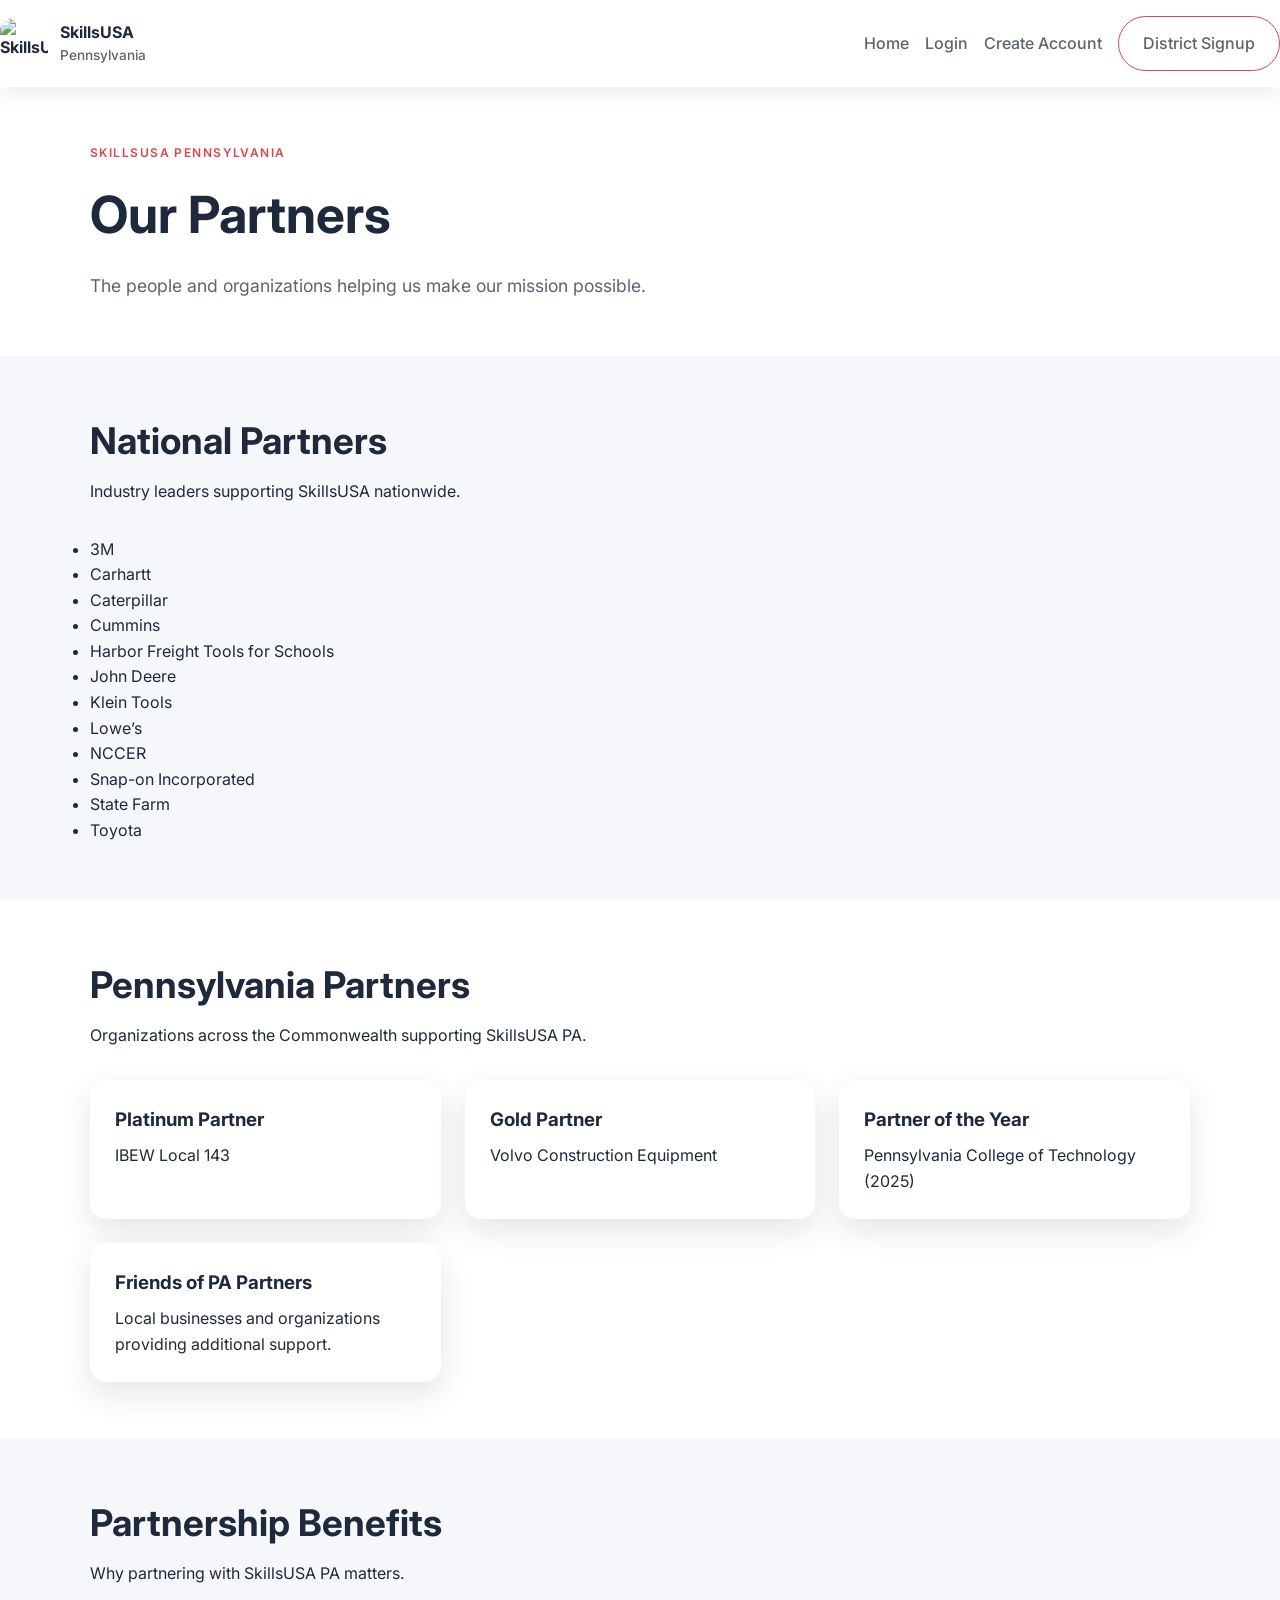
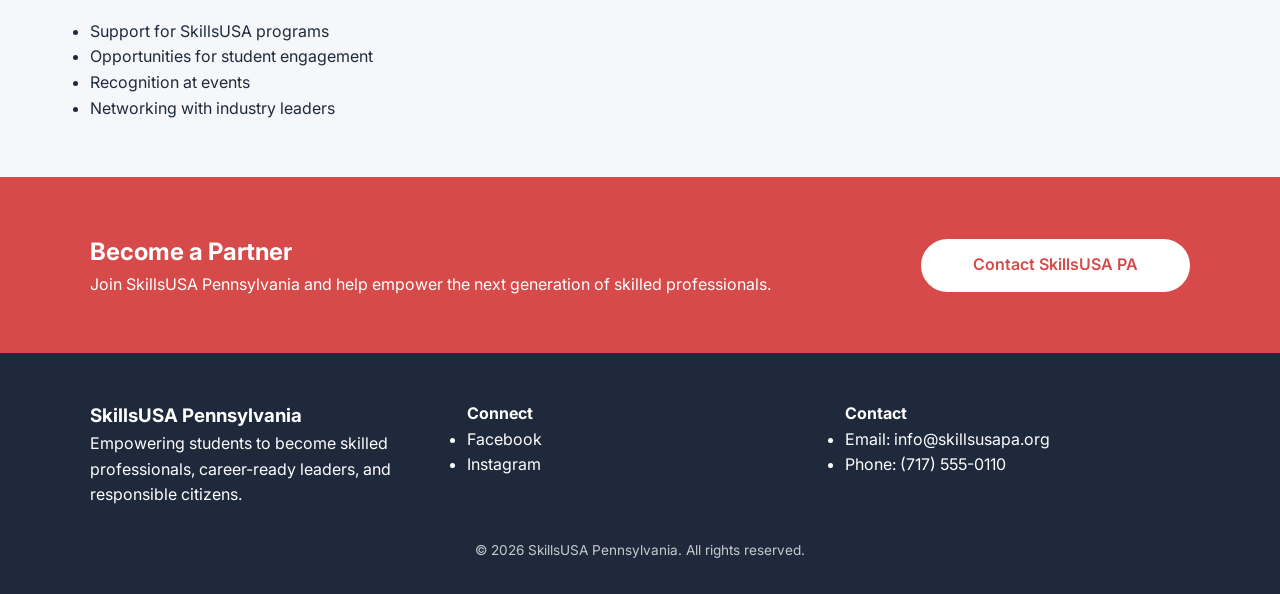
==== partners.html @ f5aa37d8 "push" ====
<!DOCTYPE html>
<html lang="en">
<head>
  <meta charset="UTF-8" />
  <meta name="viewport" content="width=device-width, initial-scale=1" />
  <title>SkillsUSA Pennsylvania | Partners</title>
  <link rel="preconnect" href="https://fonts.googleapis.com" />
  <link rel="preconnect" href="https://fonts.gstatic.com" crossorigin />
  <link href="https://fonts.googleapis.com/css2?family=Inter:wght@400;500;600;700&display=swap" rel="stylesheet" />
  <link rel="stylesheet" href="styles.css" />
</head>
<body>
  <header class="site-header">
    <nav class="navbar" aria-label="Primary">
      <a class="brand" href="index.html">
        <img src="https://static.wixstatic.com/media/6a1a55_6a632ed852fa4c26a10519b89293c35c%7Emv2.jpg/v1/fill/w_96,h_96,lg_1,usm_0.66_1.00_0.01/6a1a55_6a632ed852fa4c26a10519b89293c35c%7Emv2.jpg" alt="SkillsUSA Pennsylvania logo" />
        <span>
          <strong>SkillsUSA</strong>
          <span class="brand-subtitle">Pennsylvania</span>
        </span>
      </a>
      <button class="nav-toggle" type="button" data-nav-toggle aria-expanded="false" aria-controls="primary-menu">
        <span class="sr-only">Toggle navigation</span>
        <span class="nav-toggle-bar"></span>
        <span class="nav-toggle-bar"></span>
        <span class="nav-toggle-bar"></span>
      </button>
      <div class="nav-links" id="primary-menu">
        <a href="index.html">Home</a>
        <a href="login.html">Login</a>
        <a href="create-account.html">Create Account</a>
        <a class="button button-outline" href="district-signup.html">District Signup</a>
      </div>
    </nav>
  </header>

  <main>
    <section class="section hero">
      <div class="container">
        <p class="eyebrow">SkillsUSA Pennsylvania</p>
        <h1>Our Partners</h1>
        <p class="lead">The people and organizations helping us make our mission possible.</p>
      </div>
    </section>

    <section class="section">
      <div class="container">
        <div class="section-title">
          <h2>National Partners</h2>
          <p>Industry leaders supporting SkillsUSA nationwide.</p>
        </div>
        <ul class="partner-list">
          <li>3M</li>
          <li>Carhartt</li>
          <li>Caterpillar</li>
          <li>Cummins</li>
          <li>Harbor Freight Tools for Schools</li>
          <li>John Deere</li>
          <li>Klein Tools</li>
          <li>Lowe’s</li>
          <li>NCCER</li>
          <li>Snap-on Incorporated</li>
          <li>State Farm</li>
          <li>Toyota</li>
        </ul>
      </div>
    </section>

    <section class="section spotlight">
      <div class="container">
        <div class="section-title">
          <h2>Pennsylvania Partners</h2>
          <p>Organizations across the Commonwealth supporting SkillsUSA PA.</p>
        </div>
        <div class="card-grid">
          <article class="card">
            <h3>Platinum Partner</h3>
            <p>IBEW Local 143</p>
          </article>
          <article class="card">
            <h3>Gold Partner</h3>
            <p>Volvo Construction Equipment</p>
          </article>
          <article class="card">
            <h3>Partner of the Year</h3>
            <p>Pennsylvania College of Technology (2025)</p>
          </article>
          <article class="card">
            <h3>Friends of PA Partners</h3>
            <p>Local businesses and organizations providing additional support.</p>
          </article>
        </div>
      </div>
    </section>

    <section class="section">
      <div class="container">
        <div class="section-title">
          <h2>Partnership Benefits</h2>
          <p>Why partnering with SkillsUSA PA matters.</p>
        </div>
        <ul class="partner-benefits">
          <li>Support for SkillsUSA programs</li>
          <li>Opportunities for student engagement</li>
          <li>Recognition at events</li>
          <li>Networking with industry leaders</li>
        </ul>
      </div>
    </section>

    <section class="section callout">
      <div class="container callout-grid">
        <div>
          <h2>Become a Partner</h2>
          <p>Join SkillsUSA Pennsylvania and help empower the next generation of skilled professionals.</p>
        </div>
        <a class="button" href="https://www.skillsusapa.org/" target="_blank">Contact SkillsUSA PA</a>
      </div>
    </section>
  </main>

  <footer class="site-footer">
    <div class="container footer-grid">
      <div>
        <h3>SkillsUSA Pennsylvania</h3>
        <p>Empowering students to become skilled professionals, career-ready leaders, and responsible citizens.</p>
      </div>
      <div>
        <h4>Connect</h4>
        <ul>
          <li><a href="https://www.facebook.com/skillsusapennsylvania" target="_blank" rel="noreferrer">Facebook</a></li>
          <li><a href="https://www.instagram.com/teampaskillsusa" target="_blank" rel="noreferrer">Instagram</a></li>
        </ul>
      </div>
      <div>
        <h4>Contact</h4>
        <ul>
          <li>Email: info@skillsusapa.org</li>
          <li>Phone: (717) 555-0110</li>
        </ul>
      </div>
    </div>
    <div class="footer-bottom">© 2026 SkillsUSA Pennsylvania. All rights reserved.</div>
  </footer>

  <script src="assets/js/main.js"></script>
</body>
</html>
---- styles.css ----
:root {
  color-scheme: light;
  --brand-red: #d64a4a;
  --brand-red-dark: #b93b3b;
  --brand-red-soft: #f7e9e9;
  --brand-navy: #1e2a3b;
  --brand-gray: #5b6470;
  --surface: #ffffff;
  --surface-muted: #f6f7fb;
  --border: #e4e7ec;
  --shadow: 0 12px 30px rgba(30, 42, 59, 0.12);
  --radius: 16px;
  --radius-sm: 12px;
  --max-width: 1100px;
  font-family: "Inter", system-ui, -apple-system, sans-serif;
}

* {
  box-sizing: border-box;
  margin: 0;
  padding: 0;
}

body {
  background: var(--surface-muted);
  color: var(--brand-navy);
  line-height: 1.6;
}

a {
  color: inherit;
  text-decoration: none;
}

img {
  max-width: 100%;
  display: block;
}

button,
input,
select,
textarea {
  font: inherit;
}

.container {
  width: min(92%, var(--max-width));
  margin: 0 auto;
}

.sr-only {
  position: absolute;
  width: 1px;
  height: 1px;
  padding: 0;
  margin: -1px;
  overflow: hidden;
  clip: rect(0, 0, 0, 0);
  border: 0;
}

.site-header {
  background: var(--surface);
  position: sticky;
  top: 0;
  z-index: 20;
  box-shadow: 0 6px 20px rgba(30, 42, 59, 0.08);
}

.navbar {
  display: flex;
  align-items: center;
  justify-content: space-between;
  padding: 1rem 0;
  gap: 1rem;
}

.brand {
  display: flex;
  align-items: center;
  gap: 0.75rem;
  font-weight: 700;
}

.brand img {
  width: 48px;
  height: 48px;
  border-radius: 12px;
  object-fit: cover;
}

.brand-subtitle {
  display: block;
  font-size: 0.85rem;
  color: var(--brand-gray);
  font-weight: 500;
}

.nav-links {
  display: flex;
  align-items: center;
  gap: 1rem;
}

.nav-links a {
  font-weight: 500;
  color: var(--brand-gray);
}

.nav-links a.is-active {
  color: var(--brand-navy);
  font-weight: 600;
}

.nav-toggle {
  display: none;
  flex-direction: column;
  gap: 5px;
  background: none;
  border: none;
  cursor: pointer;
}

.nav-toggle-bar {
  width: 24px;
  height: 2px;
  background: var(--brand-navy);
  border-radius: 999px;
}

.button {
  display: inline-flex;
  align-items: center;
  justify-content: center;
  padding: 0.85rem 1.5rem;
  border-radius: 999px;
  background: var(--brand-red);
  color: #fff;
  font-weight: 600;
  border: none;
  cursor: pointer;
  transition: transform 0.2s ease, background 0.2s ease;
}

.button:hover,
.button:focus-visible {
  background: var(--brand-red-dark);
  transform: translateY(-1px);
}

.button-secondary {
  background: var(--brand-navy);
}

.button-secondary:hover,
.button-secondary:focus-visible {
  background: #162030;
}

.button-outline {
  background: transparent;
  border: 1px solid var(--brand-red);
  color: var(--brand-red);
}

.button-outline:hover,
.button-outline:focus-visible {
  background: var(--brand-red-soft);
  color: var(--brand-red-dark);
}

.button-group {
  display: flex;
  flex-wrap: wrap;
  gap: 0.75rem;
  margin: 1.5rem 0;
}

.text-link {
  color: var(--brand-red);
  font-weight: 600;
}

.hero {
  padding: 4rem 0 3rem;
  background: var(--surface);
}

.hero-grid {
  display: grid;
  gap: 2rem;
}

.hero .eyebrow {
  text-transform: uppercase;
  letter-spacing: 0.12em;
  font-size: 0.75rem;
  color: var(--brand-red);
  font-weight: 600;
}

.hero h1 {
  font-size: clamp(2.2rem, 5vw, 3.2rem);
  margin: 0.75rem 0 1rem;
}

.lead {
  font-size: 1.1rem;
  color: var(--brand-gray);
}

.hero-media {
  min-height: 280px;
  border-radius: var(--radius);
  background: linear-gradient(135deg, rgba(214, 74, 74, 0.2), rgba(30, 42, 59, 0.15)),
    url("https://static.wixstatic.com/media/6a1a55_f678050f4abf4e88bd9a6b69120ee299~mv2.jpg/v1/fill/w_1200,h_800,al_c,q_85/diamond%20blue%202.jpg") center/cover;
  box-shadow: var(--shadow);
}

.hero-highlights {
  display: grid;
  gap: 1rem;
  margin-top: 2rem;
}

.hero-highlights h3 {
  margin-bottom: 0.25rem;
}

.section {
  padding: 3.5rem 0;
}

.section-title {
  text-align: left;
  margin-bottom: 2rem;
}

.section-title h2 {
  font-size: clamp(1.6rem, 3vw, 2.3rem);
  margin-bottom: 0.5rem;
}

.card-grid,
.feature-grid {
  display: grid;
  gap: 1.5rem;
}

.card,
.feature-card,
.form-card {
  background: var(--surface);
  border-radius: var(--radius);
  padding: 1.5rem;
  box-shadow: var(--shadow);
  border: 1px solid transparent;
}

.card:hover,
.feature-card:hover {
  border-color: rgba(214, 74, 74, 0.25);
}

.card h3 {
  margin-bottom: 0.5rem;
}

.spotlight {
  background: var(--surface);
}

.spotlight-grid {
  display: grid;
  gap: 2rem;
  align-items: center;
}

.media-stack {
  display: grid;
  gap: 1rem;
}

.media-stack img {
  border-radius: var(--radius-sm);
  box-shadow: var(--shadow);
}

.countdown {
  display: flex;
  gap: 1.5rem;
  margin: 1.5rem 0;
}

.countdown div {
  background: var(--surface-muted);
  padding: 0.75rem 1rem;
  border-radius: var(--radius-sm);
  text-align: center;
  min-width: 80px;
}

.countdown strong {
  font-size: 1.4rem;
  display: block;
}

.feature-icon {
  font-size: 1.5rem;
  margin-bottom: 0.5rem;
}

.callout {
  background: var(--brand-red);
  color: #fff;
}

.callout .button {
  background: #fff;
  color: var(--brand-red);
}

.callout-grid {
  display: grid;
  gap: 1.5rem;
  align-items: center;
}

.page-hero {
  background: var(--surface);
  padding: 3rem 0 2rem;
}

.form-container {
  display: grid;
  gap: 2rem;
  align-items: start;
}

.form-card {
  display: grid;
  gap: 1.25rem;
}

.form-header h2 {
  margin-bottom: 0.25rem;
}

.field {
  display: grid;
  gap: 0.35rem;
}

.field input,
.field select,
.field textarea {
  padding: 0.75rem 0.9rem;
  border-radius: 12px;
  border: 1px solid var(--border);
  background: #fff;
}

.field input:focus,
.field select:focus,
.field textarea:focus {
  outline: 2px solid rgba(214, 74, 74, 0.3);
  border-color: var(--brand-red);
}

.field-error {
  color: #b42318;
  font-size: 0.85rem;
  min-height: 1.1rem;
}

.hint {
  font-size: 0.85rem;
  color: var(--brand-gray);
}

.form-actions {
  display: grid;
  gap: 0.75rem;
}

.alert {
  background: var(--brand-red-soft);
  padding: 0.85rem 1rem;
  border-radius: 12px;
  color: var(--brand-red-dark);
}

.form-aside {
  background: var(--surface);
  border-radius: var(--radius);
  padding: 1.5rem;
  box-shadow: var(--shadow);
}

.checklist {
  list-style: none;
  display: grid;
  gap: 0.75rem;
}

.checklist li::before {
  content: "✔";
  color: var(--brand-red);
  margin-right: 0.5rem;
}

.form-wrapper {
  display: grid;
  gap: 2rem;
}

.form-sidebar {
  background: var(--surface);
  border-radius: var(--radius);
  padding: 1.5rem;
  box-shadow: var(--shadow);
}

.stepper {
  list-style: none;
  display: grid;
  gap: 0.75rem;
  margin: 1rem 0;
}

.stepper li {
  padding: 0.75rem 1rem;
  border-radius: 12px;
  background: var(--surface-muted);
  font-weight: 500;
  color: var(--brand-gray);
}

.stepper li.is-active {
  background: var(--brand-red-soft);
  color: var(--brand-red-dark);
  font-weight: 600;
}

.form-step {
  display: none;
  border: none;
  padding: 0;
}

.form-step legend {
  font-size: 1.25rem;
  font-weight: 600;
  margin-bottom: 1rem;
}

.form-step.is-active {
  display: grid;
  gap: 1rem;
}

.form-navigation {
  display: flex;
  flex-wrap: wrap;
  gap: 0.75rem;
  align-items: center;
}

.form-navigation [data-step-submit] {
  display: none;
}

.success-panel {
  margin-top: 2rem;
  padding: 2rem;
  border-radius: var(--radius);
  background: var(--surface);
  box-shadow: var(--shadow);
  text-align: center;
}

.success-panel .success-detail {
  color: var(--brand-gray);
  margin: 0.75rem 0 1.5rem;
}

.site-footer {
  background: var(--brand-navy);
  color: #fff;
  padding: 3rem 0 2rem;
}

.footer-grid {
  display: grid;
  gap: 2rem;
}

.site-footer a {
  color: #fff;
}

.footer-bottom {
  text-align: center;
  margin-top: 2rem;
  font-size: 0.85rem;
  opacity: 0.75;
}

@media (min-width: 720px) {
  .hero-grid {
    grid-template-columns: repeat(2, minmax(0, 1fr));
    align-items: center;
  }

  .card-grid {
    grid-template-columns: repeat(2, minmax(0, 1fr));
  }

  .feature-grid {
    grid-template-columns: repeat(3, minmax(0, 1fr));
  }

  .spotlight-grid {
    grid-template-columns: repeat(2, minmax(0, 1fr));
  }

  .callout-grid {
    grid-template-columns: 1.5fr 0.5fr;
    align-items: center;
  }

  .form-container {
    grid-template-columns: 1.2fr 0.8fr;
  }

  .form-wrapper {
    grid-template-columns: 0.35fr 0.65fr;
  }

  .footer-grid {
    grid-template-columns: repeat(3, minmax(0, 1fr));
  }
}

@media (min-width: 1024px) {
  .card-grid {
    grid-template-columns: repeat(3, minmax(0, 1fr));
  }
}

@media (max-width: 860px) {
  .nav-toggle {
    display: flex;
  }

  .nav-links {
    position: absolute;
    top: 100%;
    right: 4%;
    flex-direction: column;
    align-items: flex-start;
    background: var(--surface);
    padding: 1rem;
    border-radius: var(--radius);
    box-shadow: var(--shadow);
    display: none;
  }

  body.nav-open .nav-links {
    display: flex;
  }
}

@media (max-width: 600px) {
  .countdown {
    flex-direction: column;
    align-items: stretch;
  }

  .button-group {
    flex-direction: column;
    align-items: stretch;
  }

  .form-navigation {
    flex-direction: column;
    align-items: stretch;
  }
}

:focus-visible {
  outline: 2px solid rgba(214, 74, 74, 0.6);
  outline-offset: 2px;
}
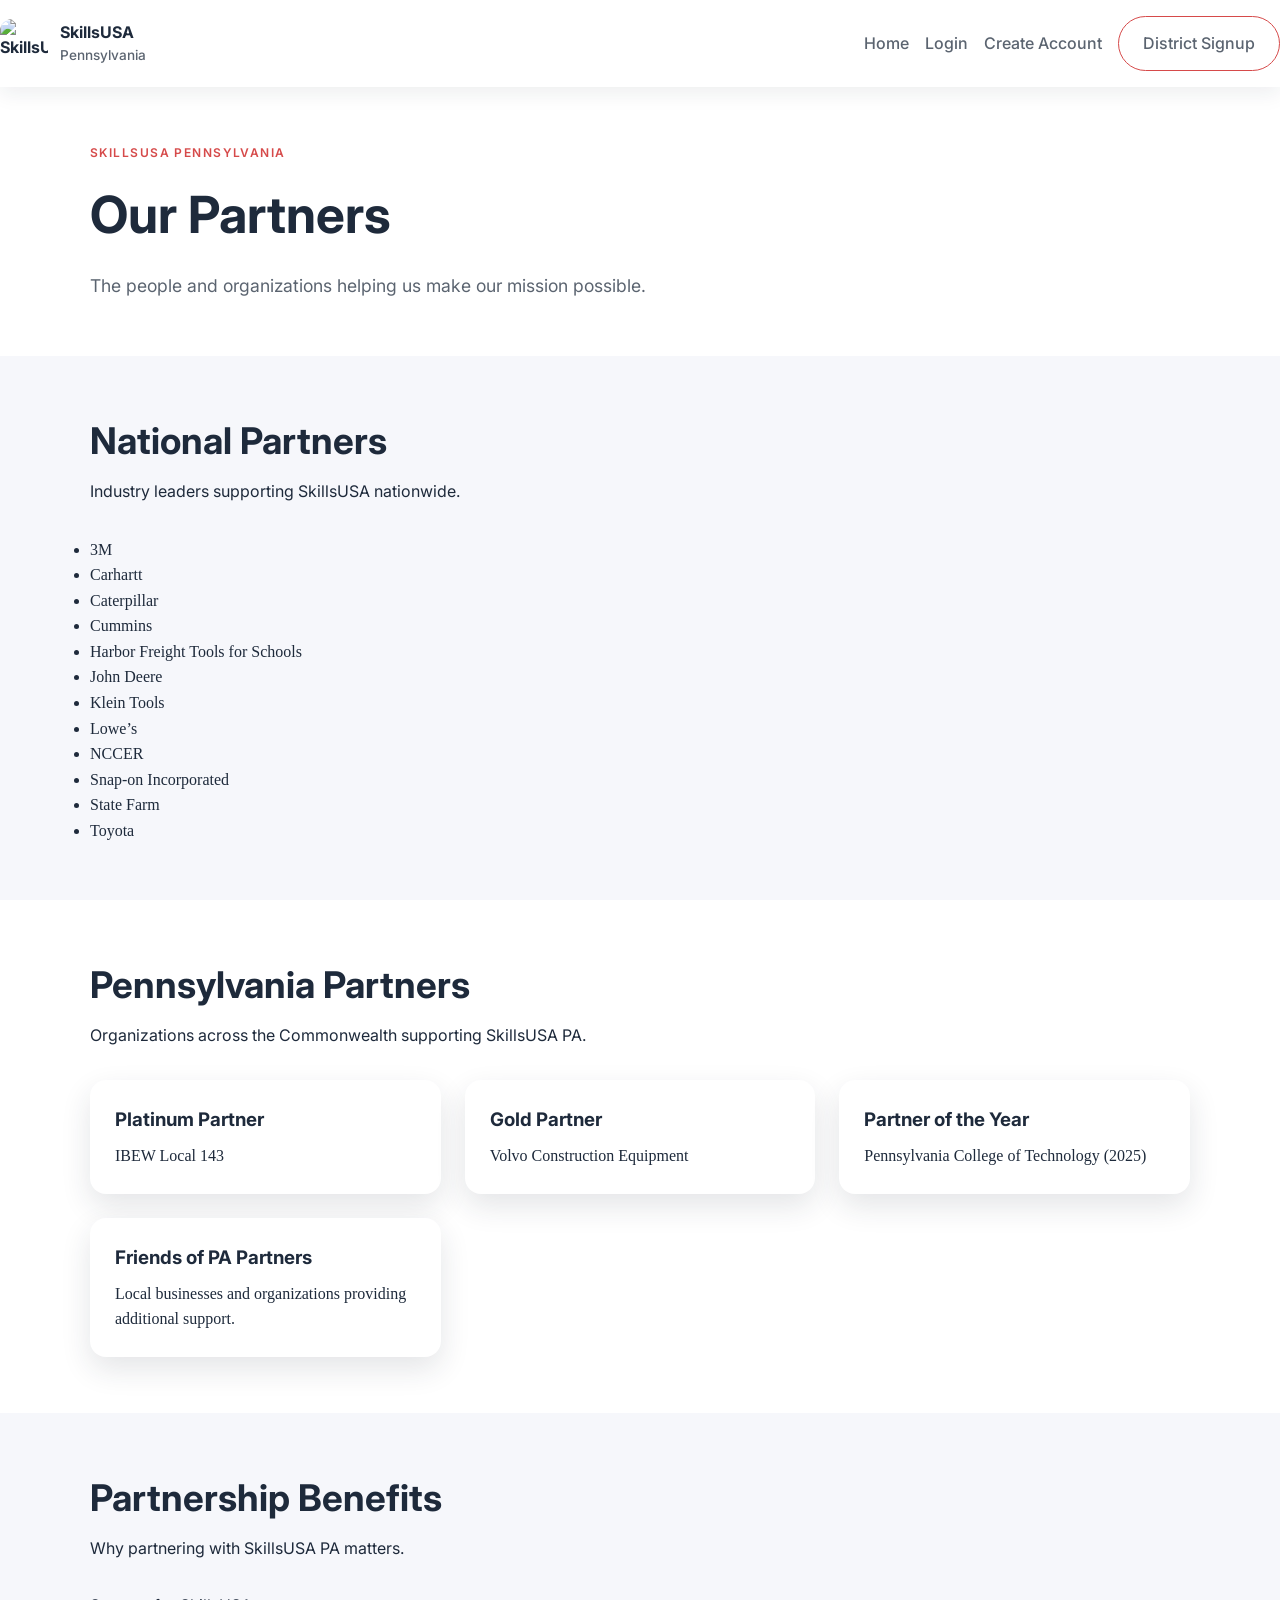
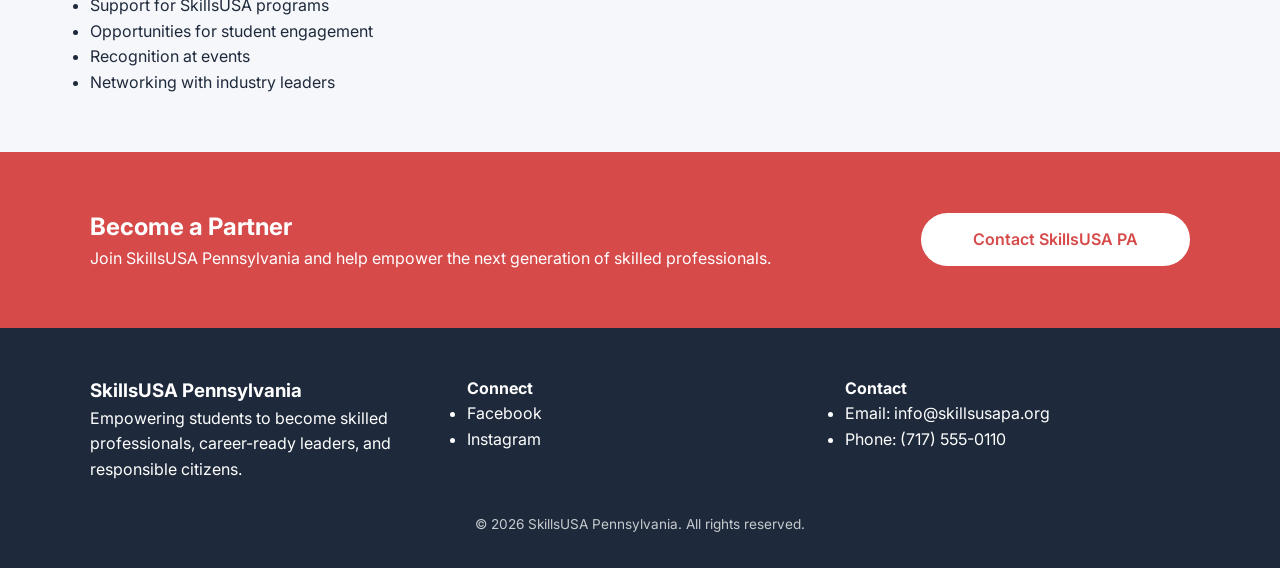
==== commit 7ea36c74: "hhm" ====
--- a/partners.html
+++ b/partners.html
@@ -50,18 +50,18 @@
           <p>Industry leaders supporting SkillsUSA nationwide.</p>
         </div>
         <ul class="partner-list">
-          <li>3M</li>
-          <li>Carhartt</li>
-          <li>Caterpillar</li>
-          <li>Cummins</li>
-          <li>Harbor Freight Tools for Schools</li>
-          <li>John Deere</li>
-          <li>Klein Tools</li>
-          <li>Lowe’s</li>
-          <li>NCCER</li>
-          <li>Snap-on Incorporated</li>
-          <li>State Farm</li>
-          <li>Toyota</li>
+          <li class="Partner">3M</li>
+          <li class="Partner">Carhartt</li>
+          <li class="Partner">Caterpillar</li>
+          <li class="Partner">Cummins</li>
+          <li class="Partner">Harbor Freight Tools for Schools</li>
+          <li class="Partner">John Deere</li>
+          <li class="Partner">Klein Tools</li>
+          <li class="Partner">Lowe’s</li>
+          <li class="Partner">NCCER</li>
+          <li class="Partner">Snap-on Incorporated</li>
+          <li class="Partner">State Farm</li>
+          <li class="Partner">Toyota</li>
         </ul>
       </div>
     </section>
@@ -75,19 +75,19 @@
         <div class="card-grid">
           <article class="card">
             <h3>Platinum Partner</h3>
-            <p>IBEW Local 143</p>
+            <p class="Partner">IBEW Local 143</p>
           </article>
           <article class="card">
             <h3>Gold Partner</h3>
-            <p>Volvo Construction Equipment</p>
+            <p class="Partner">Volvo Construction Equipment</p>
           </article>
           <article class="card">
             <h3>Partner of the Year</h3>
-            <p>Pennsylvania College of Technology (2025)</p>
+            <p class="Partner">Pennsylvania College of Technology (2025)</p>
           </article>
           <article class="card">
             <h3>Friends of PA Partners</h3>
-            <p>Local businesses and organizations providing additional support.</p>
+            <p class="Partner">Local businesses and organizations providing additional support.</p>
           </article>
         </div>
       </div>
--- a/styles.css
+++ b/styles.css
@@ -592,4 +592,8 @@
 :focus-visible {
   outline: 2px solid rgba(214, 74, 74, 0.6);
   outline-offset: 2px;
+}
+
+.Partner {
+  font-family: 'Gravitas One', cursive;
 }
